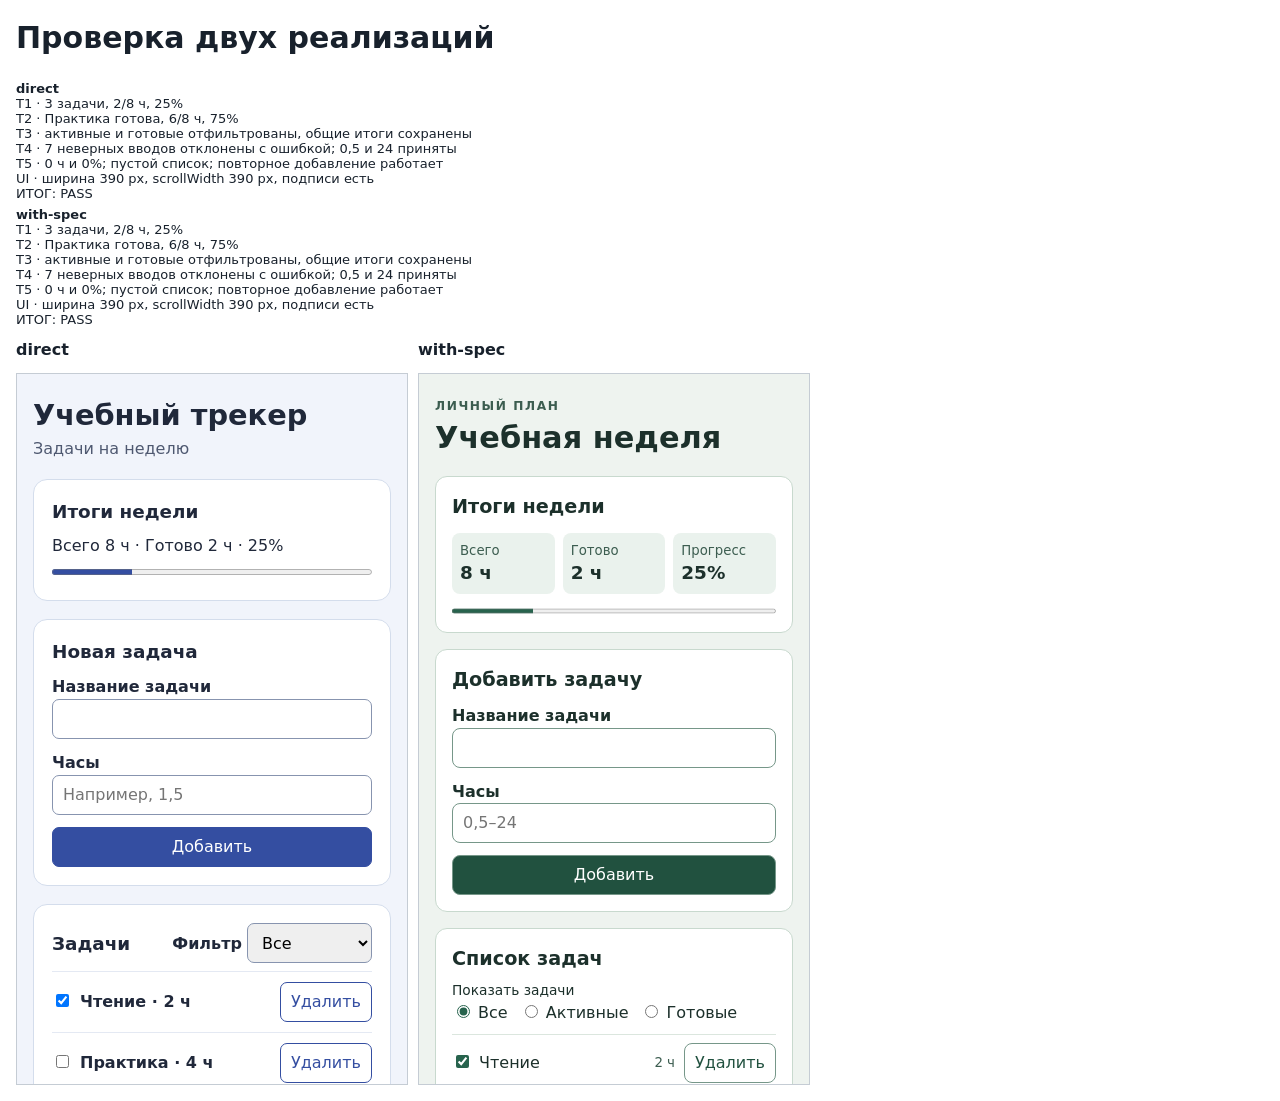
==== browser-check.html @ 75b4902d "Fix decimal inputs and record repeated acceptance checks" ====
<!doctype html>
<html lang="ru"><meta charset="utf-8"><title>ДЗ 1 — проверка интерфейса</title>
<style>body {font: 15px system-ui; margin: 16px; color: #18212c;} #results {display: grid; grid-template-columns: repeat(2, minmax(0, 390px)); gap: 0 12px; font-size: 13px;} #results div {grid-column: 1 / -1;} #results div:nth-child(8n + 1) {font-weight: 700; margin-top: 6px;} section {display: flex; flex-wrap: wrap; gap: 10px;} iframe {display: block; width: 390px; height: 710px; border: 1px solid #c5ccd4;} h2 {font-size: 1rem;}</style>
<h1>Проверка двух реализаций</h1><div id="results"></div>
<section><div><h2>direct</h2><iframe id="direct" title="direct"></iframe></div><div><h2>with-spec</h2><iframe id="with-spec" title="with-spec"></iframe></div></section>
<script>const pages = {"direct":"\u003c!doctype html>\n\u003chtml lang=\"ru\">\n\u003chead>\n  \u003cmeta charset=\"utf-8\">\n  \u003cmeta name=\"viewport\" content=\"width=device-width, initial-scale=1\">\n  \u003ctitle>Учебный трекер\u003c/title>\n  \u003cstyle>:root {\n  color-scheme: light;\n  font: 16px/1.5 system-ui, sans-serif;\n  color: #20283a;\n  background: #f1f4fb;\n}\n* { box-sizing: border-box; }\nbody { margin: 0; }\nmain { max-width: 730px; margin: 32px auto; padding: 0 16px; }\nh1, h2, p { margin: 0; }\nh1 { font-size: clamp(1.8rem, 5vw, 2.5rem); }\nh2 { font-size: 1.15rem; }\n.subtitle { color: #4e5870; }\n.panel { margin-top: 18px; padding: 18px; background: #fff; border: 1px solid #d4ddec; border-radius: 14px; }\n#stats { margin-top: 8px; }\nprogress { width: 100%; height: 12px; accent-color: #344ea1; }\n.fields { display: grid; grid-template-columns: 2fr 1fr auto; gap: 12px; margin-top: 10px; align-items: start; }\n.fields button { margin-top: 24px; }\nlabel { font-weight: 600; }\ninput, select, button { font: inherit; }\ninput:not([type=checkbox]), select, button { min-height: 40px; padding: 6px 10px; border: 1px solid #8794af; border-radius: 7px; }\ninput:not([type=checkbox]) { display: block; width: 100%; }\ninput[aria-invalid=true] { border-color: #a12230; }\nbutton { cursor: pointer; background: #344ea1; color: #fff; border-color: #344ea1; }\n.error { display: block; color: #a12230; font-size: 0.875rem; }\n.list-heading, li { display: flex; align-items: center; justify-content: space-between; gap: 10px; }\nul { margin: 8px 0 0; padding: 0; list-style: none; }\nli { padding: 10px 0; border-top: 1px solid #e4e9f3; }\nli label { display: flex; align-items: baseline; min-width: 0; gap: 8px; }\nli label span { overflow-wrap: anywhere; }\nli button { background: #fff; color: #344ea1; }\n#empty { color: #4e5870; }\n@media (max-width: 560px) {\n  main { margin-top: 20px; }\n  .fields { grid-template-columns: minmax(0, 1fr); }\n  .fields button { margin-top: 0; }\n}\n\u003c/style>\n  \n\u003c/head>\n\u003cbody>\n  \u003cmain>\n    \u003ch1>Учебный трекер\u003c/h1>\n    \u003cp class=\"subtitle\">Задачи на неделю\u003c/p>\n    \u003csection class=\"panel\" aria-labelledby=\"summary\">\n      \u003ch2 id=\"summary\">Итоги недели\u003c/h2>\n      \u003cp id=\"stats\" aria-live=\"polite\">\u003c/p>\n      \u003cprogress id=\"progress\" max=\"100\" value=\"0\" aria-label=\"Выполнение плана\">\u003c/progress>\n    \u003c/section>\n    \u003cform class=\"panel\" novalidate>\n      \u003ch2>Новая задача\u003c/h2>\n      \u003cdiv class=\"fields\">\n        \u003cdiv>\n          \u003clabel for=\"title\">Название задачи\u003c/label>\n          \u003cinput id=\"title\" name=\"title\" required aria-describedby=\"title-error\">\n          \u003cspan class=\"error\" id=\"title-error\" aria-live=\"polite\">\u003c/span>\n        \u003c/div>\n        \u003cdiv>\n          \u003clabel for=\"hours\">Часы\u003c/label>\n          \u003cinput id=\"hours\" name=\"hours\" inputmode=\"decimal\" placeholder=\"Например, 1,5\" required aria-describedby=\"hours-error\">\n          \u003cspan class=\"error\" id=\"hours-error\" aria-live=\"polite\">\u003c/span>\n        \u003c/div>\n        \u003cbutton type=\"submit\">Добавить\u003c/button>\n      \u003c/div>\n    \u003c/form>\n    \u003csection class=\"panel\" aria-labelledby=\"list-heading\">\n      \u003cdiv class=\"list-heading\">\n        \u003ch2 id=\"list-heading\">Задачи\u003c/h2>\n        \u003cdiv>\n          \u003clabel for=\"filter\">Фильтр\u003c/label>\n          \u003cselect id=\"filter\">\n            \u003coption value=\"all\">Все\u003c/option>\n            \u003coption value=\"active\">Активные\u003c/option>\n            \u003coption value=\"done\">Готовые\u003c/option>\n          \u003c/select>\n        \u003c/div>\n      \u003c/div>\n      \u003cul id=\"tasks\">\u003c/ul>\n      \u003cp id=\"empty\" hidden>Здесь пока нет задач.\u003c/p>\n    \u003c/section>\n  \u003c/main>\n\u003cscript>function initialTasks() {\n  return [\n    { id: 1, title: 'Чтение', hours: 2, done: true },\n    { id: 2, title: 'Практика', hours: 4, done: false },\n    { id: 3, title: 'Повторение', hours: 2, done: false },\n  ];\n}\n\nfunction validate(title, hours) {\n  const errors = {};\n  const input = hours.trim();\n  const value = Number(input.replace(',', '.'));\n  if (!title.trim()) errors.title = 'Введите название задачи.';\n  if (!/^(?:\\d+(?:[.,]\\d+)?|[.,]\\d+)$/.test(input) || value \u003c 0.5 || value > 24 || value % 0.5 !== 0) {\n    errors.hours = 'Введите число от 0,5 до 24 с шагом 0,5.';\n  }\n  return errors;\n}\n\nfunction addTask(tasks, title, hours) {\n  const errors = validate(title, hours);\n  if (errors.title || errors.hours) return tasks;\n  const id = Math.max(0, ...tasks.map(task => task.id)) + 1;\n  return [...tasks, { id, title: title.trim(), hours: Number(hours.trim().replace(',', '.')), done: false }];\n}\n\nfunction removeTask(tasks, id) {\n  return tasks.filter(task => task.id !== id);\n}\n\nfunction toggleTask(tasks, id) {\n  return tasks.map(task => task.id === id ? { ...task, done: !task.done } : task);\n}\n\nfunction filterTasks(tasks, mode) {\n  if (mode === 'active') return tasks.filter(task => !task.done);\n  if (mode === 'done') return tasks.filter(task => task.done);\n  return tasks;\n}\n\nfunction summarize(tasks) {\n  let total = 0;\n  let done = 0;\n  for (const task of tasks) {\n    total += task.hours;\n    if (task.done) done += task.hours;\n  }\n  return { total, done, percent: total ? Math.round(100 * done / total) : 0 };\n}\n\n\nconst form = document.querySelector('form');\nconst title = document.querySelector('#title');\nconst hours = document.querySelector('#hours');\nconst filter = document.querySelector('#filter');\nconst list = document.querySelector('#tasks');\nconst formatHours = new Intl.NumberFormat('ru-RU');\nlet tasks = initialTasks();\n\nfunction render() {\n  const stats = summarize(tasks);\n  document.querySelector('#stats').textContent =\n    `Всего ${formatHours.format(stats.total)} ч · Готово ${formatHours.format(stats.done)} ч · ${stats.percent}%`;\n  document.querySelector('#progress').value = stats.percent;\n\n  const visible = filterTasks(tasks, filter.value);\n  list.replaceChildren();\n  document.querySelector('#empty').hidden = visible.length > 0;\n  for (const task of visible) {\n    const row = document.createElement('li');\n    const label = document.createElement('label');\n    const checkbox = document.createElement('input');\n    checkbox.type = 'checkbox';\n    checkbox.checked = task.done;\n    checkbox.addEventListener('change', () => {\n      tasks = toggleTask(tasks, task.id);\n      render();\n    });\n    const name = document.createElement('span');\n    name.textContent = `${task.title} · ${formatHours.format(task.hours)} ч`;\n    label.append(checkbox, name);\n    const remove = document.createElement('button');\n    remove.type = 'button';\n    remove.textContent = 'Удалить';\n    remove.setAttribute('aria-label', `Удалить: ${task.title}`);\n    remove.addEventListener('click', () => {\n      tasks = removeTask(tasks, task.id);\n      render();\n    });\n    row.append(label, remove);\n    list.append(row);\n  }\n}\n\nform.addEventListener('submit', event => {\n  event.preventDefault();\n  const errors = validate(title.value, hours.value);\n  for (const input of [title, hours]) {\n    const error = errors[input.id];\n    input.setAttribute('aria-invalid', String(Boolean(error)));\n    document.querySelector(`#${input.id}-error`).textContent = error ?? '';\n  }\n  if (errors.title || errors.hours) {\n    (errors.title ? title : hours).focus();\n    return;\n  }\n  tasks = addTask(tasks, title.value, hours.value);\n  form.reset();\n  title.focus();\n  render();\n});\n\nfilter.addEventListener('change', render);\nrender();\n\u003c/script>\u003c/body>\n\u003c/html>\n","with-spec":"\u003c!doctype html>\n\u003chtml lang=\"ru\">\n\u003chead>\n  \u003cmeta charset=\"utf-8\">\n  \u003cmeta name=\"viewport\" content=\"width=device-width, initial-scale=1\">\n  \u003ctitle>Учебная неделя\u003c/title>\n  \u003cstyle>:root {\n  color-scheme: light;\n  color: #1c302b;\n  background: #eef3ef;\n  font: 16px/1.45 system-ui, sans-serif;\n}\n* { box-sizing: border-box; }\nbody { margin: 0; }\nmain { width: min(100%, 740px); margin-inline: auto; padding: 24px 16px 40px; }\nh1, h2, p { margin: 0; }\nh1 { font-size: clamp(1.9rem, 5vw, 2.7rem); }\nh2 { font-size: 1.2rem; }\n.eyebrow { color: #3c5d50; font-size: .76rem; letter-spacing: .13em; font-weight: 700; }\n.card { margin-top: 16px; padding: 16px; border: 1px solid #c8d9ce; border-radius: 12px; background: white; }\n.metrics { display: grid; grid-template-columns: repeat(3, minmax(0, 1fr)); gap: 8px; margin: 12px 0; }\n.metrics div { background: #eaf2ed; padding: 8px; border-radius: 8px; }\n.metrics dt { font-size: .83rem; color: #3c5d50; }\n.metrics dd { margin: 0; font-size: 1.15rem; font-weight: 700; overflow-wrap: anywhere; }\nprogress { display: block; width: 100%; height: 10px; accent-color: #27634d; }\nform { display: grid; grid-template-columns: minmax(0, 2fr) minmax(0, 1fr) auto; gap: 12px; align-items: start; margin-top: 10px; }\nform label { display: block; font-weight: 600; }\ninput, button { font: inherit; }\nform input, button { min-height: 40px; border: 1px solid #769789; border-radius: 8px; padding: 6px 10px; }\nform input { width: 100%; }\nform input[aria-invalid=true] { border-color: #a12632; }\nbutton { color: #21513f; background: white; cursor: pointer; }\n.submit { background: #21513f; color: white; margin-top: 23px; }\n.error { color: #a12632; font-size: .85rem; margin-top: 3px; }\n.error:empty { display: none; }\nfieldset { display: flex; flex-wrap: wrap; gap: 5px 12px; margin: 8px 0; border: 0; padding: 0; }\nlegend { font-size: .86rem; padding: 0; }\ninput[type=radio], input[type=checkbox] { accent-color: #27634d; }\nul { margin: 10px 0 0; padding: 0; list-style: none; }\nli { display: grid; grid-template-columns: minmax(0, 1fr) auto auto; align-items: center; gap: 9px; padding: 8px 0; border-top: 1px solid #dbe6de; }\n.task-label { display: flex; gap: 7px; align-items: baseline; }\n.task-label span { overflow-wrap: anywhere; }\nli small, #empty { color: #3c5d50; }\n@media (max-width: 520px) {\n  form { grid-template-columns: minmax(0, 1fr); }\n  .submit { margin-top: 0; }\n}\n\u003c/style>\n  \n\u003c/head>\n\u003cbody>\n  \u003cmain>\n    \u003cheader>\n      \u003cp class=\"eyebrow\">ЛИЧНЫЙ ПЛАН\u003c/p>\n      \u003ch1>Учебная неделя\u003c/h1>\n    \u003c/header>\n    \u003csection class=\"card\" aria-labelledby=\"metrics-heading\">\n      \u003ch2 id=\"metrics-heading\">Итоги недели\u003c/h2>\n      \u003cdl class=\"metrics\" aria-live=\"polite\">\n        \u003cdiv>\u003cdt>Всего\u003c/dt>\u003cdd id=\"total\">0 ч\u003c/dd>\u003c/div>\n        \u003cdiv>\u003cdt>Готово\u003c/dt>\u003cdd id=\"done\">0 ч\u003c/dd>\u003c/div>\n        \u003cdiv>\u003cdt>Прогресс\u003c/dt>\u003cdd id=\"percent\">0%\u003c/dd>\u003c/div>\n      \u003c/dl>\n      \u003cprogress id=\"progress\" max=\"100\" value=\"0\" aria-label=\"Прогресс по часам\">\u003c/progress>\n    \u003c/section>\n    \u003csection class=\"card\" aria-labelledby=\"add-heading\">\n      \u003ch2 id=\"add-heading\">Добавить задачу\u003c/h2>\n      \u003cform id=\"new-task\" novalidate>\n        \u003cdiv>\n          \u003clabel for=\"title\">Название задачи\u003c/label>\n          \u003cinput id=\"title\" name=\"title\" required aria-describedby=\"title-error\">\n          \u003cp id=\"title-error\" class=\"error\" aria-live=\"polite\">\u003c/p>\n        \u003c/div>\n        \u003cdiv>\n          \u003clabel for=\"hours\">Часы\u003c/label>\n          \u003cinput id=\"hours\" name=\"hours\" inputmode=\"decimal\" placeholder=\"0,5–24\" required aria-describedby=\"hours-error\">\n          \u003cp id=\"hours-error\" class=\"error\" aria-live=\"polite\">\u003c/p>\n        \u003c/div>\n        \u003cbutton class=\"submit\" type=\"submit\">Добавить\u003c/button>\n      \u003c/form>\n    \u003c/section>\n    \u003csection class=\"card\" aria-labelledby=\"tasks-heading\">\n      \u003ch2 id=\"tasks-heading\">Список задач\u003c/h2>\n      \u003cfieldset id=\"filters\">\n        \u003clegend>Показать задачи\u003c/legend>\n        \u003clabel>\u003cinput type=\"radio\" name=\"filter\" value=\"all\" checked> Все\u003c/label>\n        \u003clabel>\u003cinput type=\"radio\" name=\"filter\" value=\"active\"> Активные\u003c/label>\n        \u003clabel>\u003cinput type=\"radio\" name=\"filter\" value=\"done\"> Готовые\u003c/label>\n      \u003c/fieldset>\n      \u003cul id=\"tasks\">\u003c/ul>\n      \u003cp id=\"empty\" hidden>\u003c/p>\n    \u003c/section>\n  \u003c/main>\n  \u003ctemplate id=\"task-row\">\n    \u003cli>\n      \u003clabel class=\"task-label\">\u003cinput type=\"checkbox\">\u003cspan>\u003c/span>\u003c/label>\n      \u003csmall>\u003c/small>\n      \u003cbutton type=\"button\">Удалить\u003c/button>\n    \u003c/li>\n  \u003c/template>\n\u003cscript>const seed = [\n  { id: 'reading', title: 'Чтение', hours: 2, done: true },\n  { id: 'practice', title: 'Практика', hours: 4, done: false },\n  { id: 'review', title: 'Повторение', hours: 2, done: false },\n];\n\nfunction initialTasks() {\n  return seed.map(task => ({ ...task }));\n}\n\nfunction validate(title, hours) {\n  const errors = {};\n  const input = hours.trim();\n  const number = Number(input.replace(',', '.'));\n\n  if (title.trim().length === 0) errors.title = 'Напишите название задачи.';\n  if (!/^(?:\\d+(?:[.,]\\d+)?|[.,]\\d+)$/.test(input) || number \u003c 0.5 || number > 24 || !Number.isInteger(number * 2)) {\n    errors.hours = 'Укажите от 0,5 до 24 часов с шагом 0,5.';\n  }\n  return errors;\n}\n\nfunction addTask(tasks, title, hours) {\n  const errors = validate(title, hours);\n  if (errors.title || errors.hours) return tasks;\n  let next = tasks.length + 1;\n  const used = new Set(tasks.map(task => task.id));\n  while (used.has(`task-${next}`)) next += 1;\n  return tasks.concat({ id: `task-${next}`, title: title.trim(), hours: Number(hours.trim().replace(',', '.')), done: false });\n}\n\nfunction removeTask(tasks, id) {\n  return tasks.filter(task => task.id !== id);\n}\n\nfunction toggleTask(tasks, id) {\n  return tasks.map(task => {\n    if (task.id === id) return { ...task, done: !task.done };\n    return task;\n  });\n}\n\nfunction filterTasks(tasks, mode) {\n  if (mode === 'all') return tasks;\n  return tasks.filter(task => task.done === (mode === 'done'));\n}\n\nfunction summarize(tasks) {\n  const total = tasks.reduce((sum, task) => sum + task.hours, 0);\n  const done = tasks.reduce((sum, task) => sum + (task.done ? task.hours : 0), 0);\n  const percent = total === 0 ? 0 : Math.round(100 * done / total);\n  return { total, done, percent };\n}\n\n\nconst form = document.querySelector('#new-task');\nconst fields = [form.elements.title, form.elements.hours];\nconst filters = document.querySelector('#filters');\nconst list = document.querySelector('#tasks');\nconst template = document.querySelector('#task-row');\nconst empty = document.querySelector('#empty');\nconst hoursFormat = new Intl.NumberFormat('ru-RU');\n\nlet tasks = initialTasks();\nlet mode = 'all';\n\nfunction updateView() {\n  const { total, done, percent } = summarize(tasks);\n  document.querySelector('#total').textContent = `${hoursFormat.format(total)} ч`;\n  document.querySelector('#done').textContent = `${hoursFormat.format(done)} ч`;\n  document.querySelector('#percent').textContent = `${percent}%`;\n  document.querySelector('#progress').value = percent;\n\n  const visible = filterTasks(tasks, mode);\n  const rows = visible.map(task => {\n    const row = template.content.firstElementChild.cloneNode(true);\n    row.dataset.id = task.id;\n    row.querySelector('input').checked = task.done;\n    row.querySelector('span').textContent = task.title;\n    row.querySelector('small').textContent = `${hoursFormat.format(task.hours)} ч`;\n    row.querySelector('button').setAttribute('aria-label', `Удалить задачу «${task.title}»`);\n    return row;\n  });\n  list.replaceChildren(...rows);\n  empty.hidden = visible.length !== 0;\n  empty.textContent = tasks.length ? 'Под этим фильтром задач нет.' : 'Задач пока нет.';\n}\n\nform.addEventListener('submit', event => {\n  event.preventDefault();\n  const [title, hours] = fields.map(field => field.value);\n  const errors = validate(title, hours);\n  for (const field of fields) {\n    field.setAttribute('aria-invalid', String(field.name in errors));\n    document.getElementById(`${field.name}-error`).textContent = errors[field.name] ?? '';\n  }\n  const invalid = fields.find(field => field.name in errors);\n  if (invalid) {\n    invalid.focus();\n    return;\n  }\n  tasks = addTask(tasks, title, hours);\n  form.reset();\n  fields[0].focus();\n  updateView();\n});\n\nfilters.addEventListener('change', event => {\n  mode = event.target.value;\n  updateView();\n});\n\nlist.addEventListener('change', event => {\n  const row = event.target.closest('li');\n  tasks = toggleTask(tasks, row.dataset.id);\n  updateView();\n});\n\nlist.addEventListener('click', event => {\n  const button = event.target.closest('button');\n  if (!button) return;\n  tasks = removeTask(tasks, button.closest('li').dataset.id);\n  updateView();\n});\n\nupdateView();\n\u003c/script>\u003c/body>\n\u003c/html>\n"};

const results = document.querySelector('#results');
const say = line => {
  const output = document.createElement('div');
  output.textContent = line;
  results.append(output);
};
const assert = (condition, message) => { if (!condition) throw new Error(message); };
function pageIn(frame, version) {
  return new Promise(resolve => {
    frame.addEventListener('load', () => resolve(frame.contentDocument), { once: true });
    frame.srcdoc = pages[version];
  });
}
function inspect(doc, version) {
  const query = selector => doc.querySelector(selector);
  const rows = () => [...doc.querySelectorAll('#tasks li')];
  const setFilter = mode => {
    if (version === 'direct') {
      query('#filter').value = mode;
      query('#filter').dispatchEvent(new Event('change', { bubbles: true }));
    } else {
      query('input[name=filter][value=' + mode + ']').click();
    }
  };
  const metrics = () => version === 'direct'
    ? query('#stats').textContent.match(/[\d,]+/g).map(value => Number(value.replace(',', '.')))
    : ['#total', '#done', '#percent'].map(selector => Number(query(selector).textContent.match(/[\d,]+/)[0].replace(',', '.')));
  const expectMetrics = (total, done, percent) => {
    const actual = metrics();
    assert(actual.join() === [total, done, percent].join(), 'Метрики: ' + actual);
    assert(query('progress').value === percent, 'Индикатор прогресса');
  };
  const findRow = title => rows().find(row => row.querySelector('label').textContent.includes(title));
  assert(rows().length === 3 && findRow('Чтение').querySelector('input').checked, 'Исходные задачи');
  expectMetrics(8, 2, 25);
  say('T1 · 3 задачи, 2/8 ч, 25%');

  findRow('Практика').querySelector('input').click();
  expectMetrics(8, 6, 75);
  assert(findRow('Практика').querySelector('input').checked, 'Флажок Практики');
  say('T2 · Практика готова, 6/8 ч, 75%');
  findRow('Практика').querySelector('input').click();

  setFilter('active');
  assert(rows().length === 2 && findRow('Практика') && findRow('Повторение'), 'Активные');
  expectMetrics(8, 2, 25);
  setFilter('done');
  assert(rows().length === 1 && findRow('Чтение'), 'Готовые');
  expectMetrics(8, 2, 25);
  setFilter('all');
  say('T3 · активные и готовые отфильтрованы, общие итоги сохранены');

  const title = query('#title');
  const hours = query('#hours');
  const add = query('button[type=submit]');
  for (const [name, value, field] of [
    ['', '2', 'title'], ['   ', '2', 'title'], ['Тест', '', 'hours'],
    ['Тест', '-1', 'hours'], ['Тест', '0,25', 'hours'],
    ['Тест', '1,1', 'hours'], ['Тест', '24,5', 'hours'],
  ]) {
    title.value = name;
    hours.value = value;
    add.click();
    assert(rows().length === 3, 'Некорректная задача добавлена');
    const error = doc.getElementById(field + '-error');
    assert(error.textContent.length > 0 && error.getBoundingClientRect().height > 0, 'Сообщение об ошибке');
    assert(title.value === name && hours.value === value, 'Ввод потерян');
  }
  for (const [name, value, count] of [['Нижняя граница', '0,5', 4], ['Верхняя граница', '24', 5]]) {
    title.value = name;
    hours.value = value;
    add.click();
    assert(rows().length === count && findRow(name), 'Допустимое значение отклонено');
  }
  expectMetrics(32.5, 2, 6);
  say('T4 · 7 неверных вводов отклонены с ошибкой; 0,5 и 24 приняты');

  while (rows().length) {
    const before = rows().length;
    rows()[0].querySelector('button').click();
    assert(rows().length === before - 1, 'Удаление');
  }
  expectMetrics(0, 0, 0);
  assert(!query('#empty').hidden, 'Пустое состояние');
  title.value = 'Задача после очистки';
  hours.value = '1';
  add.click();
  assert(rows().length === 1, 'Повторное добавление');
  say('T5 · 0 ч и 0%; пустой список; повторное добавление работает');

  const width = doc.documentElement.clientWidth;
  const scroll = doc.documentElement.scrollWidth;
  assert(width === 390 && scroll === width, 'Ширина ' + width + ', прокрутка ' + scroll);
  assert(title.labels.length === 1 && hours.labels.length === 1 && add.textContent.trim(), 'Подписи');
  say('UI · ширина ' + width + ' px, scrollWidth ' + scroll + ' px, подписи есть');
}
(async () => {
  for (const version of ['direct', 'with-spec']) {
    say(version);
    const frame = document.getElementById(version);
    try {
      inspect(await pageIn(frame, version), version);
      say('ИТОГ: PASS');
    } catch (error) {
      say('ИТОГ: FAIL · ' + error.message);
    }
    await pageIn(frame, version);
  }
})();
</script></html>
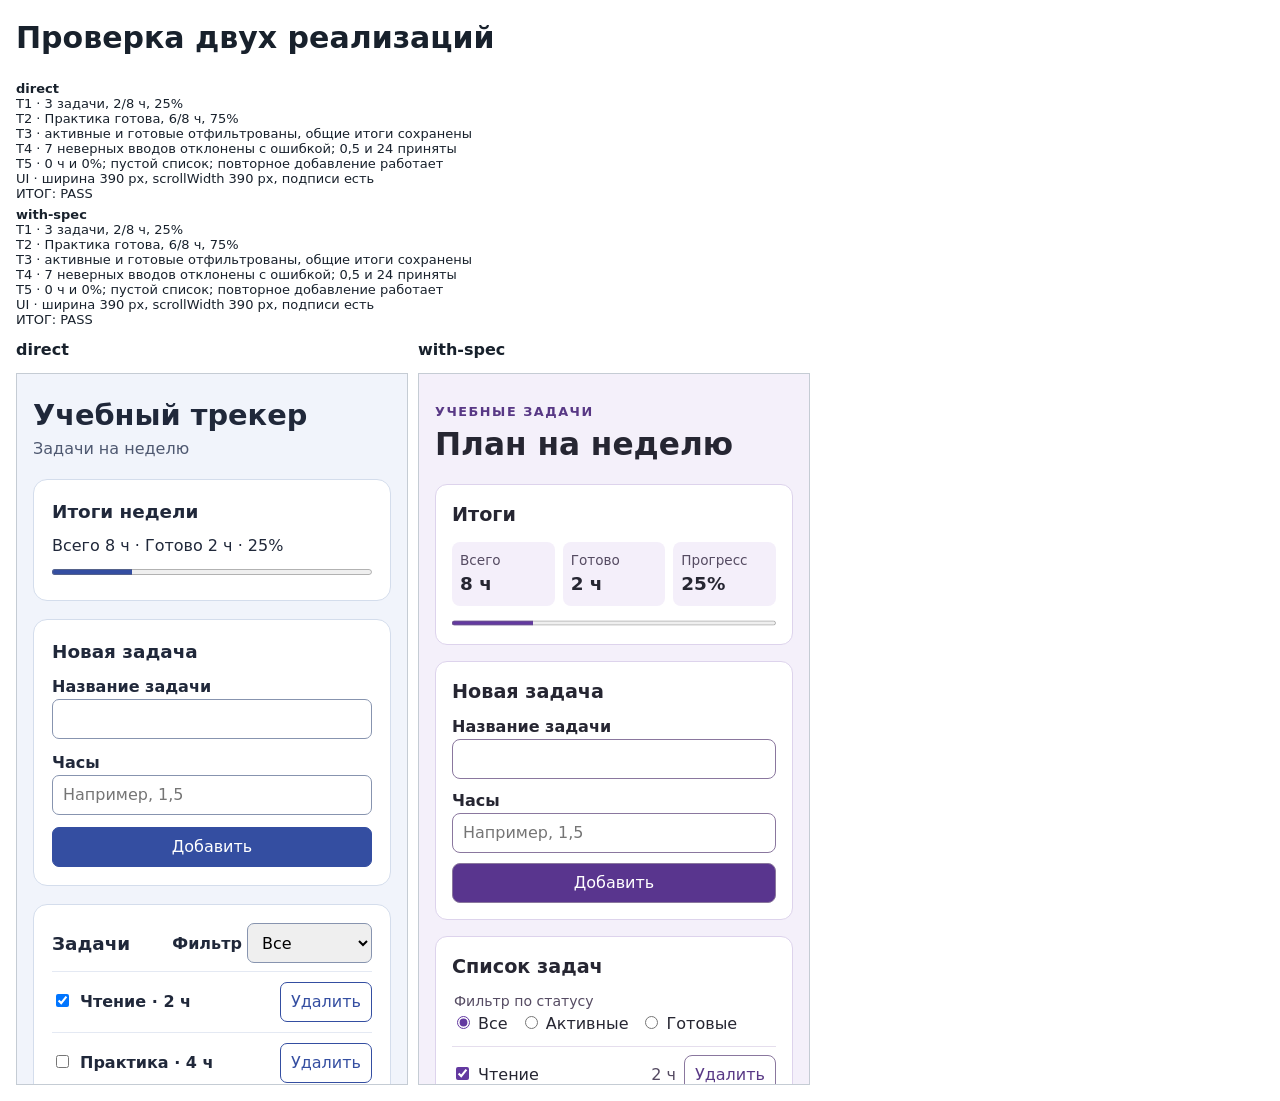
==== commit 3671efbc: "Integrate validated OpenSpec run and record browser evidence" ====
--- a/browser-check.html
+++ b/browser-check.html
@@ -3,7 +3,7 @@
 <style>body {font: 15px system-ui; margin: 16px; color: #18212c;} #results {display: grid; grid-template-columns: repeat(2, minmax(0, 390px)); gap: 0 12px; font-size: 13px;} #results div {grid-column: 1 / -1;} #results div:nth-child(8n + 1) {font-weight: 700; margin-top: 6px;} section {display: flex; flex-wrap: wrap; gap: 10px;} iframe {display: block; width: 390px; height: 710px; border: 1px solid #c5ccd4;} h2 {font-size: 1rem;}</style>
 <h1>Проверка двух реализаций</h1><div id="results"></div>
 <section><div><h2>direct</h2><iframe id="direct" title="direct"></iframe></div><div><h2>with-spec</h2><iframe id="with-spec" title="with-spec"></iframe></div></section>
-<script>const pages = {"direct":"\u003c!doctype html>\n\u003chtml lang=\"ru\">\n\u003chead>\n  \u003cmeta charset=\"utf-8\">\n  \u003cmeta name=\"viewport\" content=\"width=device-width, initial-scale=1\">\n  \u003ctitle>Учебный трекер\u003c/title>\n  \u003cstyle>:root {\n  color-scheme: light;\n  font: 16px/1.5 system-ui, sans-serif;\n  color: #20283a;\n  background: #f1f4fb;\n}\n* { box-sizing: border-box; }\nbody { margin: 0; }\nmain { max-width: 730px; margin: 32px auto; padding: 0 16px; }\nh1, h2, p { margin: 0; }\nh1 { font-size: clamp(1.8rem, 5vw, 2.5rem); }\nh2 { font-size: 1.15rem; }\n.subtitle { color: #4e5870; }\n.panel { margin-top: 18px; padding: 18px; background: #fff; border: 1px solid #d4ddec; border-radius: 14px; }\n#stats { margin-top: 8px; }\nprogress { width: 100%; height: 12px; accent-color: #344ea1; }\n.fields { display: grid; grid-template-columns: 2fr 1fr auto; gap: 12px; margin-top: 10px; align-items: start; }\n.fields button { margin-top: 24px; }\nlabel { font-weight: 600; }\ninput, select, button { font: inherit; }\ninput:not([type=checkbox]), select, button { min-height: 40px; padding: 6px 10px; border: 1px solid #8794af; border-radius: 7px; }\ninput:not([type=checkbox]) { display: block; width: 100%; }\ninput[aria-invalid=true] { border-color: #a12230; }\nbutton { cursor: pointer; background: #344ea1; color: #fff; border-color: #344ea1; }\n.error { display: block; color: #a12230; font-size: 0.875rem; }\n.list-heading, li { display: flex; align-items: center; justify-content: space-between; gap: 10px; }\nul { margin: 8px 0 0; padding: 0; list-style: none; }\nli { padding: 10px 0; border-top: 1px solid #e4e9f3; }\nli label { display: flex; align-items: baseline; min-width: 0; gap: 8px; }\nli label span { overflow-wrap: anywhere; }\nli button { background: #fff; color: #344ea1; }\n#empty { color: #4e5870; }\n@media (max-width: 560px) {\n  main { margin-top: 20px; }\n  .fields { grid-template-columns: minmax(0, 1fr); }\n  .fields button { margin-top: 0; }\n}\n\u003c/style>\n  \n\u003c/head>\n\u003cbody>\n  \u003cmain>\n    \u003ch1>Учебный трекер\u003c/h1>\n    \u003cp class=\"subtitle\">Задачи на неделю\u003c/p>\n    \u003csection class=\"panel\" aria-labelledby=\"summary\">\n      \u003ch2 id=\"summary\">Итоги недели\u003c/h2>\n      \u003cp id=\"stats\" aria-live=\"polite\">\u003c/p>\n      \u003cprogress id=\"progress\" max=\"100\" value=\"0\" aria-label=\"Выполнение плана\">\u003c/progress>\n    \u003c/section>\n    \u003cform class=\"panel\" novalidate>\n      \u003ch2>Новая задача\u003c/h2>\n      \u003cdiv class=\"fields\">\n        \u003cdiv>\n          \u003clabel for=\"title\">Название задачи\u003c/label>\n          \u003cinput id=\"title\" name=\"title\" required aria-describedby=\"title-error\">\n          \u003cspan class=\"error\" id=\"title-error\" aria-live=\"polite\">\u003c/span>\n        \u003c/div>\n        \u003cdiv>\n          \u003clabel for=\"hours\">Часы\u003c/label>\n          \u003cinput id=\"hours\" name=\"hours\" inputmode=\"decimal\" placeholder=\"Например, 1,5\" required aria-describedby=\"hours-error\">\n          \u003cspan class=\"error\" id=\"hours-error\" aria-live=\"polite\">\u003c/span>\n        \u003c/div>\n        \u003cbutton type=\"submit\">Добавить\u003c/button>\n      \u003c/div>\n    \u003c/form>\n    \u003csection class=\"panel\" aria-labelledby=\"list-heading\">\n      \u003cdiv class=\"list-heading\">\n        \u003ch2 id=\"list-heading\">Задачи\u003c/h2>\n        \u003cdiv>\n          \u003clabel for=\"filter\">Фильтр\u003c/label>\n          \u003cselect id=\"filter\">\n            \u003coption value=\"all\">Все\u003c/option>\n            \u003coption value=\"active\">Активные\u003c/option>\n            \u003coption value=\"done\">Готовые\u003c/option>\n          \u003c/select>\n        \u003c/div>\n      \u003c/div>\n      \u003cul id=\"tasks\">\u003c/ul>\n      \u003cp id=\"empty\" hidden>Здесь пока нет задач.\u003c/p>\n    \u003c/section>\n  \u003c/main>\n\u003cscript>function initialTasks() {\n  return [\n    { id: 1, title: 'Чтение', hours: 2, done: true },\n    { id: 2, title: 'Практика', hours: 4, done: false },\n    { id: 3, title: 'Повторение', hours: 2, done: false },\n  ];\n}\n\nfunction validate(title, hours) {\n  const errors = {};\n  const input = hours.trim();\n  const value = Number(input.replace(',', '.'));\n  if (!title.trim()) errors.title = 'Введите название задачи.';\n  if (!/^(?:\\d+(?:[.,]\\d+)?|[.,]\\d+)$/.test(input) || value \u003c 0.5 || value > 24 || value % 0.5 !== 0) {\n    errors.hours = 'Введите число от 0,5 до 24 с шагом 0,5.';\n  }\n  return errors;\n}\n\nfunction addTask(tasks, title, hours) {\n  const errors = validate(title, hours);\n  if (errors.title || errors.hours) return tasks;\n  const id = Math.max(0, ...tasks.map(task => task.id)) + 1;\n  return [...tasks, { id, title: title.trim(), hours: Number(hours.trim().replace(',', '.')), done: false }];\n}\n\nfunction removeTask(tasks, id) {\n  return tasks.filter(task => task.id !== id);\n}\n\nfunction toggleTask(tasks, id) {\n  return tasks.map(task => task.id === id ? { ...task, done: !task.done } : task);\n}\n\nfunction filterTasks(tasks, mode) {\n  if (mode === 'active') return tasks.filter(task => !task.done);\n  if (mode === 'done') return tasks.filter(task => task.done);\n  return tasks;\n}\n\nfunction summarize(tasks) {\n  let total = 0;\n  let done = 0;\n  for (const task of tasks) {\n    total += task.hours;\n    if (task.done) done += task.hours;\n  }\n  return { total, done, percent: total ? Math.round(100 * done / total) : 0 };\n}\n\n\nconst form = document.querySelector('form');\nconst title = document.querySelector('#title');\nconst hours = document.querySelector('#hours');\nconst filter = document.querySelector('#filter');\nconst list = document.querySelector('#tasks');\nconst formatHours = new Intl.NumberFormat('ru-RU');\nlet tasks = initialTasks();\n\nfunction render() {\n  const stats = summarize(tasks);\n  document.querySelector('#stats').textContent =\n    `Всего ${formatHours.format(stats.total)} ч · Готово ${formatHours.format(stats.done)} ч · ${stats.percent}%`;\n  document.querySelector('#progress').value = stats.percent;\n\n  const visible = filterTasks(tasks, filter.value);\n  list.replaceChildren();\n  document.querySelector('#empty').hidden = visible.length > 0;\n  for (const task of visible) {\n    const row = document.createElement('li');\n    const label = document.createElement('label');\n    const checkbox = document.createElement('input');\n    checkbox.type = 'checkbox';\n    checkbox.checked = task.done;\n    checkbox.addEventListener('change', () => {\n      tasks = toggleTask(tasks, task.id);\n      render();\n    });\n    const name = document.createElement('span');\n    name.textContent = `${task.title} · ${formatHours.format(task.hours)} ч`;\n    label.append(checkbox, name);\n    const remove = document.createElement('button');\n    remove.type = 'button';\n    remove.textContent = 'Удалить';\n    remove.setAttribute('aria-label', `Удалить: ${task.title}`);\n    remove.addEventListener('click', () => {\n      tasks = removeTask(tasks, task.id);\n      render();\n    });\n    row.append(label, remove);\n    list.append(row);\n  }\n}\n\nform.addEventListener('submit', event => {\n  event.preventDefault();\n  const errors = validate(title.value, hours.value);\n  for (const input of [title, hours]) {\n    const error = errors[input.id];\n    input.setAttribute('aria-invalid', String(Boolean(error)));\n    document.querySelector(`#${input.id}-error`).textContent = error ?? '';\n  }\n  if (errors.title || errors.hours) {\n    (errors.title ? title : hours).focus();\n    return;\n  }\n  tasks = addTask(tasks, title.value, hours.value);\n  form.reset();\n  title.focus();\n  render();\n});\n\nfilter.addEventListener('change', render);\nrender();\n\u003c/script>\u003c/body>\n\u003c/html>\n","with-spec":"\u003c!doctype html>\n\u003chtml lang=\"ru\">\n\u003chead>\n  \u003cmeta charset=\"utf-8\">\n  \u003cmeta name=\"viewport\" content=\"width=device-width, initial-scale=1\">\n  \u003ctitle>Учебная неделя\u003c/title>\n  \u003cstyle>:root {\n  color-scheme: light;\n  color: #1c302b;\n  background: #eef3ef;\n  font: 16px/1.45 system-ui, sans-serif;\n}\n* { box-sizing: border-box; }\nbody { margin: 0; }\nmain { width: min(100%, 740px); margin-inline: auto; padding: 24px 16px 40px; }\nh1, h2, p { margin: 0; }\nh1 { font-size: clamp(1.9rem, 5vw, 2.7rem); }\nh2 { font-size: 1.2rem; }\n.eyebrow { color: #3c5d50; font-size: .76rem; letter-spacing: .13em; font-weight: 700; }\n.card { margin-top: 16px; padding: 16px; border: 1px solid #c8d9ce; border-radius: 12px; background: white; }\n.metrics { display: grid; grid-template-columns: repeat(3, minmax(0, 1fr)); gap: 8px; margin: 12px 0; }\n.metrics div { background: #eaf2ed; padding: 8px; border-radius: 8px; }\n.metrics dt { font-size: .83rem; color: #3c5d50; }\n.metrics dd { margin: 0; font-size: 1.15rem; font-weight: 700; overflow-wrap: anywhere; }\nprogress { display: block; width: 100%; height: 10px; accent-color: #27634d; }\nform { display: grid; grid-template-columns: minmax(0, 2fr) minmax(0, 1fr) auto; gap: 12px; align-items: start; margin-top: 10px; }\nform label { display: block; font-weight: 600; }\ninput, button { font: inherit; }\nform input, button { min-height: 40px; border: 1px solid #769789; border-radius: 8px; padding: 6px 10px; }\nform input { width: 100%; }\nform input[aria-invalid=true] { border-color: #a12632; }\nbutton { color: #21513f; background: white; cursor: pointer; }\n.submit { background: #21513f; color: white; margin-top: 23px; }\n.error { color: #a12632; font-size: .85rem; margin-top: 3px; }\n.error:empty { display: none; }\nfieldset { display: flex; flex-wrap: wrap; gap: 5px 12px; margin: 8px 0; border: 0; padding: 0; }\nlegend { font-size: .86rem; padding: 0; }\ninput[type=radio], input[type=checkbox] { accent-color: #27634d; }\nul { margin: 10px 0 0; padding: 0; list-style: none; }\nli { display: grid; grid-template-columns: minmax(0, 1fr) auto auto; align-items: center; gap: 9px; padding: 8px 0; border-top: 1px solid #dbe6de; }\n.task-label { display: flex; gap: 7px; align-items: baseline; }\n.task-label span { overflow-wrap: anywhere; }\nli small, #empty { color: #3c5d50; }\n@media (max-width: 520px) {\n  form { grid-template-columns: minmax(0, 1fr); }\n  .submit { margin-top: 0; }\n}\n\u003c/style>\n  \n\u003c/head>\n\u003cbody>\n  \u003cmain>\n    \u003cheader>\n      \u003cp class=\"eyebrow\">ЛИЧНЫЙ ПЛАН\u003c/p>\n      \u003ch1>Учебная неделя\u003c/h1>\n    \u003c/header>\n    \u003csection class=\"card\" aria-labelledby=\"metrics-heading\">\n      \u003ch2 id=\"metrics-heading\">Итоги недели\u003c/h2>\n      \u003cdl class=\"metrics\" aria-live=\"polite\">\n        \u003cdiv>\u003cdt>Всего\u003c/dt>\u003cdd id=\"total\">0 ч\u003c/dd>\u003c/div>\n        \u003cdiv>\u003cdt>Готово\u003c/dt>\u003cdd id=\"done\">0 ч\u003c/dd>\u003c/div>\n        \u003cdiv>\u003cdt>Прогресс\u003c/dt>\u003cdd id=\"percent\">0%\u003c/dd>\u003c/div>\n      \u003c/dl>\n      \u003cprogress id=\"progress\" max=\"100\" value=\"0\" aria-label=\"Прогресс по часам\">\u003c/progress>\n    \u003c/section>\n    \u003csection class=\"card\" aria-labelledby=\"add-heading\">\n      \u003ch2 id=\"add-heading\">Добавить задачу\u003c/h2>\n      \u003cform id=\"new-task\" novalidate>\n        \u003cdiv>\n          \u003clabel for=\"title\">Название задачи\u003c/label>\n          \u003cinput id=\"title\" name=\"title\" required aria-describedby=\"title-error\">\n          \u003cp id=\"title-error\" class=\"error\" aria-live=\"polite\">\u003c/p>\n        \u003c/div>\n        \u003cdiv>\n          \u003clabel for=\"hours\">Часы\u003c/label>\n          \u003cinput id=\"hours\" name=\"hours\" inputmode=\"decimal\" placeholder=\"0,5–24\" required aria-describedby=\"hours-error\">\n          \u003cp id=\"hours-error\" class=\"error\" aria-live=\"polite\">\u003c/p>\n        \u003c/div>\n        \u003cbutton class=\"submit\" type=\"submit\">Добавить\u003c/button>\n      \u003c/form>\n    \u003c/section>\n    \u003csection class=\"card\" aria-labelledby=\"tasks-heading\">\n      \u003ch2 id=\"tasks-heading\">Список задач\u003c/h2>\n      \u003cfieldset id=\"filters\">\n        \u003clegend>Показать задачи\u003c/legend>\n        \u003clabel>\u003cinput type=\"radio\" name=\"filter\" value=\"all\" checked> Все\u003c/label>\n        \u003clabel>\u003cinput type=\"radio\" name=\"filter\" value=\"active\"> Активные\u003c/label>\n        \u003clabel>\u003cinput type=\"radio\" name=\"filter\" value=\"done\"> Готовые\u003c/label>\n      \u003c/fieldset>\n      \u003cul id=\"tasks\">\u003c/ul>\n      \u003cp id=\"empty\" hidden>\u003c/p>\n    \u003c/section>\n  \u003c/main>\n  \u003ctemplate id=\"task-row\">\n    \u003cli>\n      \u003clabel class=\"task-label\">\u003cinput type=\"checkbox\">\u003cspan>\u003c/span>\u003c/label>\n      \u003csmall>\u003c/small>\n      \u003cbutton type=\"button\">Удалить\u003c/button>\n    \u003c/li>\n  \u003c/template>\n\u003cscript>const seed = [\n  { id: 'reading', title: 'Чтение', hours: 2, done: true },\n  { id: 'practice', title: 'Практика', hours: 4, done: false },\n  { id: 'review', title: 'Повторение', hours: 2, done: false },\n];\n\nfunction initialTasks() {\n  return seed.map(task => ({ ...task }));\n}\n\nfunction validate(title, hours) {\n  const errors = {};\n  const input = hours.trim();\n  const number = Number(input.replace(',', '.'));\n\n  if (title.trim().length === 0) errors.title = 'Напишите название задачи.';\n  if (!/^(?:\\d+(?:[.,]\\d+)?|[.,]\\d+)$/.test(input) || number \u003c 0.5 || number > 24 || !Number.isInteger(number * 2)) {\n    errors.hours = 'Укажите от 0,5 до 24 часов с шагом 0,5.';\n  }\n  return errors;\n}\n\nfunction addTask(tasks, title, hours) {\n  const errors = validate(title, hours);\n  if (errors.title || errors.hours) return tasks;\n  let next = tasks.length + 1;\n  const used = new Set(tasks.map(task => task.id));\n  while (used.has(`task-${next}`)) next += 1;\n  return tasks.concat({ id: `task-${next}`, title: title.trim(), hours: Number(hours.trim().replace(',', '.')), done: false });\n}\n\nfunction removeTask(tasks, id) {\n  return tasks.filter(task => task.id !== id);\n}\n\nfunction toggleTask(tasks, id) {\n  return tasks.map(task => {\n    if (task.id === id) return { ...task, done: !task.done };\n    return task;\n  });\n}\n\nfunction filterTasks(tasks, mode) {\n  if (mode === 'all') return tasks;\n  return tasks.filter(task => task.done === (mode === 'done'));\n}\n\nfunction summarize(tasks) {\n  const total = tasks.reduce((sum, task) => sum + task.hours, 0);\n  const done = tasks.reduce((sum, task) => sum + (task.done ? task.hours : 0), 0);\n  const percent = total === 0 ? 0 : Math.round(100 * done / total);\n  return { total, done, percent };\n}\n\n\nconst form = document.querySelector('#new-task');\nconst fields = [form.elements.title, form.elements.hours];\nconst filters = document.querySelector('#filters');\nconst list = document.querySelector('#tasks');\nconst template = document.querySelector('#task-row');\nconst empty = document.querySelector('#empty');\nconst hoursFormat = new Intl.NumberFormat('ru-RU');\n\nlet tasks = initialTasks();\nlet mode = 'all';\n\nfunction updateView() {\n  const { total, done, percent } = summarize(tasks);\n  document.querySelector('#total').textContent = `${hoursFormat.format(total)} ч`;\n  document.querySelector('#done').textContent = `${hoursFormat.format(done)} ч`;\n  document.querySelector('#percent').textContent = `${percent}%`;\n  document.querySelector('#progress').value = percent;\n\n  const visible = filterTasks(tasks, mode);\n  const rows = visible.map(task => {\n    const row = template.content.firstElementChild.cloneNode(true);\n    row.dataset.id = task.id;\n    row.querySelector('input').checked = task.done;\n    row.querySelector('span').textContent = task.title;\n    row.querySelector('small').textContent = `${hoursFormat.format(task.hours)} ч`;\n    row.querySelector('button').setAttribute('aria-label', `Удалить задачу «${task.title}»`);\n    return row;\n  });\n  list.replaceChildren(...rows);\n  empty.hidden = visible.length !== 0;\n  empty.textContent = tasks.length ? 'Под этим фильтром задач нет.' : 'Задач пока нет.';\n}\n\nform.addEventListener('submit', event => {\n  event.preventDefault();\n  const [title, hours] = fields.map(field => field.value);\n  const errors = validate(title, hours);\n  for (const field of fields) {\n    field.setAttribute('aria-invalid', String(field.name in errors));\n    document.getElementById(`${field.name}-error`).textContent = errors[field.name] ?? '';\n  }\n  const invalid = fields.find(field => field.name in errors);\n  if (invalid) {\n    invalid.focus();\n    return;\n  }\n  tasks = addTask(tasks, title, hours);\n  form.reset();\n  fields[0].focus();\n  updateView();\n});\n\nfilters.addEventListener('change', event => {\n  mode = event.target.value;\n  updateView();\n});\n\nlist.addEventListener('change', event => {\n  const row = event.target.closest('li');\n  tasks = toggleTask(tasks, row.dataset.id);\n  updateView();\n});\n\nlist.addEventListener('click', event => {\n  const button = event.target.closest('button');\n  if (!button) return;\n  tasks = removeTask(tasks, button.closest('li').dataset.id);\n  updateView();\n});\n\nupdateView();\n\u003c/script>\u003c/body>\n\u003c/html>\n"};
+<script>const pages = {"direct":"\u003c!doctype html>\n\u003chtml lang=\"ru\">\n\u003chead>\n  \u003cmeta charset=\"utf-8\">\n  \u003cmeta name=\"viewport\" content=\"width=device-width, initial-scale=1\">\n  \u003ctitle>Учебный трекер\u003c/title>\n  \u003cstyle>:root {\n  color-scheme: light;\n  font: 16px/1.5 system-ui, sans-serif;\n  color: #20283a;\n  background: #f1f4fb;\n}\n* { box-sizing: border-box; }\nbody { margin: 0; }\nmain { max-width: 730px; margin: 32px auto; padding: 0 16px; }\nh1, h2, p { margin: 0; }\nh1 { font-size: clamp(1.8rem, 5vw, 2.5rem); }\nh2 { font-size: 1.15rem; }\n.subtitle { color: #4e5870; }\n.panel { margin-top: 18px; padding: 18px; background: #fff; border: 1px solid #d4ddec; border-radius: 14px; }\n#stats { margin-top: 8px; }\nprogress { width: 100%; height: 12px; accent-color: #344ea1; }\n.fields { display: grid; grid-template-columns: 2fr 1fr auto; gap: 12px; margin-top: 10px; align-items: start; }\n.fields button { margin-top: 24px; }\nlabel { font-weight: 600; }\ninput, select, button { font: inherit; }\ninput:not([type=checkbox]), select, button { min-height: 40px; padding: 6px 10px; border: 1px solid #8794af; border-radius: 7px; }\ninput:not([type=checkbox]) { display: block; width: 100%; }\ninput[aria-invalid=true] { border-color: #a12230; }\nbutton { cursor: pointer; background: #344ea1; color: #fff; border-color: #344ea1; }\n.error { display: block; color: #a12230; font-size: 0.875rem; }\n.list-heading, li { display: flex; align-items: center; justify-content: space-between; gap: 10px; }\nul { margin: 8px 0 0; padding: 0; list-style: none; }\nli { padding: 10px 0; border-top: 1px solid #e4e9f3; }\nli label { display: flex; align-items: baseline; min-width: 0; gap: 8px; }\nli label span { overflow-wrap: anywhere; }\nli button { background: #fff; color: #344ea1; }\n#empty { color: #4e5870; }\n@media (max-width: 560px) {\n  main { margin-top: 20px; }\n  .fields { grid-template-columns: minmax(0, 1fr); }\n  .fields button { margin-top: 0; }\n}\n\u003c/style>\n  \n\u003c/head>\n\u003cbody>\n  \u003cmain>\n    \u003ch1>Учебный трекер\u003c/h1>\n    \u003cp class=\"subtitle\">Задачи на неделю\u003c/p>\n    \u003csection class=\"panel\" aria-labelledby=\"summary\">\n      \u003ch2 id=\"summary\">Итоги недели\u003c/h2>\n      \u003cp id=\"stats\" aria-live=\"polite\">\u003c/p>\n      \u003cprogress id=\"progress\" max=\"100\" value=\"0\" aria-label=\"Выполнение плана\">\u003c/progress>\n    \u003c/section>\n    \u003cform class=\"panel\" novalidate>\n      \u003ch2>Новая задача\u003c/h2>\n      \u003cdiv class=\"fields\">\n        \u003cdiv>\n          \u003clabel for=\"title\">Название задачи\u003c/label>\n          \u003cinput id=\"title\" name=\"title\" required aria-describedby=\"title-error\">\n          \u003cspan class=\"error\" id=\"title-error\" aria-live=\"polite\">\u003c/span>\n        \u003c/div>\n        \u003cdiv>\n          \u003clabel for=\"hours\">Часы\u003c/label>\n          \u003cinput id=\"hours\" name=\"hours\" inputmode=\"decimal\" placeholder=\"Например, 1,5\" required aria-describedby=\"hours-error\">\n          \u003cspan class=\"error\" id=\"hours-error\" aria-live=\"polite\">\u003c/span>\n        \u003c/div>\n        \u003cbutton type=\"submit\">Добавить\u003c/button>\n      \u003c/div>\n    \u003c/form>\n    \u003csection class=\"panel\" aria-labelledby=\"list-heading\">\n      \u003cdiv class=\"list-heading\">\n        \u003ch2 id=\"list-heading\">Задачи\u003c/h2>\n        \u003cdiv>\n          \u003clabel for=\"filter\">Фильтр\u003c/label>\n          \u003cselect id=\"filter\">\n            \u003coption value=\"all\">Все\u003c/option>\n            \u003coption value=\"active\">Активные\u003c/option>\n            \u003coption value=\"done\">Готовые\u003c/option>\n          \u003c/select>\n        \u003c/div>\n      \u003c/div>\n      \u003cul id=\"tasks\">\u003c/ul>\n      \u003cp id=\"empty\" hidden>Здесь пока нет задач.\u003c/p>\n    \u003c/section>\n  \u003c/main>\n\u003cscript>function initialTasks() {\n  return [\n    { id: 1, title: 'Чтение', hours: 2, done: true },\n    { id: 2, title: 'Практика', hours: 4, done: false },\n    { id: 3, title: 'Повторение', hours: 2, done: false },\n  ];\n}\n\nfunction validate(title, hours) {\n  const errors = {};\n  const input = hours.trim();\n  const value = Number(input.replace(',', '.'));\n  if (!title.trim()) errors.title = 'Введите название задачи.';\n  if (!/^(?:\\d+(?:[.,]\\d+)?|[.,]\\d+)$/.test(input) || value \u003c 0.5 || value > 24 || value % 0.5 !== 0) {\n    errors.hours = 'Введите число от 0,5 до 24 с шагом 0,5.';\n  }\n  return errors;\n}\n\nfunction addTask(tasks, title, hours) {\n  const errors = validate(title, hours);\n  if (errors.title || errors.hours) return tasks;\n  const id = Math.max(0, ...tasks.map(task => task.id)) + 1;\n  return [...tasks, { id, title: title.trim(), hours: Number(hours.trim().replace(',', '.')), done: false }];\n}\n\nfunction removeTask(tasks, id) {\n  return tasks.filter(task => task.id !== id);\n}\n\nfunction toggleTask(tasks, id) {\n  return tasks.map(task => task.id === id ? { ...task, done: !task.done } : task);\n}\n\nfunction filterTasks(tasks, mode) {\n  if (mode === 'active') return tasks.filter(task => !task.done);\n  if (mode === 'done') return tasks.filter(task => task.done);\n  return tasks;\n}\n\nfunction summarize(tasks) {\n  let total = 0;\n  let done = 0;\n  for (const task of tasks) {\n    total += task.hours;\n    if (task.done) done += task.hours;\n  }\n  return { total, done, percent: total ? Math.round(100 * done / total) : 0 };\n}\n\n\nconst form = document.querySelector('form');\nconst title = document.querySelector('#title');\nconst hours = document.querySelector('#hours');\nconst filter = document.querySelector('#filter');\nconst list = document.querySelector('#tasks');\nconst formatHours = new Intl.NumberFormat('ru-RU');\nlet tasks = initialTasks();\n\nfunction render() {\n  const stats = summarize(tasks);\n  document.querySelector('#stats').textContent =\n    `Всего ${formatHours.format(stats.total)} ч · Готово ${formatHours.format(stats.done)} ч · ${stats.percent}%`;\n  document.querySelector('#progress').value = stats.percent;\n\n  const visible = filterTasks(tasks, filter.value);\n  list.replaceChildren();\n  document.querySelector('#empty').hidden = visible.length > 0;\n  for (const task of visible) {\n    const row = document.createElement('li');\n    const label = document.createElement('label');\n    const checkbox = document.createElement('input');\n    checkbox.type = 'checkbox';\n    checkbox.checked = task.done;\n    checkbox.addEventListener('change', () => {\n      tasks = toggleTask(tasks, task.id);\n      render();\n    });\n    const name = document.createElement('span');\n    name.textContent = `${task.title} · ${formatHours.format(task.hours)} ч`;\n    label.append(checkbox, name);\n    const remove = document.createElement('button');\n    remove.type = 'button';\n    remove.textContent = 'Удалить';\n    remove.setAttribute('aria-label', `Удалить: ${task.title}`);\n    remove.addEventListener('click', () => {\n      tasks = removeTask(tasks, task.id);\n      render();\n    });\n    row.append(label, remove);\n    list.append(row);\n  }\n}\n\nform.addEventListener('submit', event => {\n  event.preventDefault();\n  const errors = validate(title.value, hours.value);\n  for (const input of [title, hours]) {\n    const error = errors[input.id];\n    input.setAttribute('aria-invalid', String(Boolean(error)));\n    document.querySelector(`#${input.id}-error`).textContent = error ?? '';\n  }\n  if (errors.title || errors.hours) {\n    (errors.title ? title : hours).focus();\n    return;\n  }\n  tasks = addTask(tasks, title.value, hours.value);\n  form.reset();\n  title.focus();\n  render();\n});\n\nfilter.addEventListener('change', render);\nrender();\n\u003c/script>\u003c/body>\n\u003c/html>\n","with-spec":"\u003c!doctype html>\n\u003chtml lang=\"ru\">\n\u003chead>\n  \u003cmeta charset=\"utf-8\">\n  \u003cmeta name=\"viewport\" content=\"width=device-width, initial-scale=1\">\n  \u003ctitle>План на неделю\u003c/title>\n  \u003cstyle>:root {\n  font: 16px/1.5 system-ui, sans-serif;\n  color-scheme: light;\n  color: #262632;\n  background: #f4f0fa;\n  accent-color: #6339a0;\n}\n* { box-sizing: border-box; }\nbody { margin: 0; }\nmain { max-width: 700px; margin: 0 auto; padding: 28px 16px 36px; }\nh1, h2, p { margin: 0; }\nh1 { font-size: clamp(1.95rem, 6vw, 2.75rem); }\nh2 { font-size: 1.2rem; }\n.eyebrow { color: #583885; font-size: .8rem; font-weight: 700; letter-spacing: .12em; }\nsection { margin-top: 16px; padding: 16px; background: #fff; border: 1px solid #ddd3ec; border-radius: 12px; }\n.totals { display: grid; grid-template-columns: repeat(3, minmax(0, 1fr)); gap: 8px; margin: 12px 0; }\n.totals div { padding: 8px; background: #f4effa; border-radius: 8px; }\ndt, .task-hours, #empty { color: #554b62; }\ndt { font-size: .85rem; }\ndd { margin: 0; font-size: 1.15rem; font-weight: 700; overflow-wrap: anywhere; }\nprogress { display: block; width: 100%; height: 10px; }\nform { display: grid; grid-template-columns: minmax(0, 2fr) minmax(0, 1fr) auto; gap: 10px; align-items: start; margin-top: 8px; }\nform label { display: block; font-weight: 600; }\ninput, button { font: inherit; }\nform input, button { min-height: 40px; border: 1px solid #8a779e; border-radius: 8px; padding: 6px 10px; }\nform input { width: 100%; }\ninput[aria-invalid=true] { border-color: #a22238; }\nbutton { color: #583885; background: #fff; cursor: pointer; }\n.submit { margin-top: 24px; background: #59358e; color: #fff; }\n.error { margin-top: 3px; color: #a22238; font-size: .875rem; }\n.error:empty { display: none; }\nfieldset { display: flex; flex-wrap: wrap; gap: 4px 12px; margin: 10px 0; padding: 0; border: 0; }\nlegend { color: #554b62; font-size: .88rem; }\nul { margin: 0; padding: 0; list-style: none; }\nli { display: grid; grid-template-columns: minmax(0, 1fr) auto auto; align-items: center; gap: 8px; padding: 8px 0; border-top: 1px solid #e5deed; }\nli label { display: flex; align-items: baseline; gap: 6px; }\nli label span { overflow-wrap: anywhere; }\n@media (max-width: 520px) {\n  form { grid-template-columns: minmax(0, 1fr); }\n  .submit { margin-top: 0; }\n}\n\u003c/style>\n  \n\u003c/head>\n\u003cbody>\n  \u003cmain>\n    \u003cheader>\n      \u003cp class=\"eyebrow\">УЧЕБНЫЕ ЗАДАЧИ\u003c/p>\n      \u003ch1>План на неделю\u003c/h1>\n    \u003c/header>\n    \u003csection aria-labelledby=\"week\">\n      \u003ch2 id=\"week\">Итоги\u003c/h2>\n      \u003cdl class=\"totals\" aria-live=\"polite\">\n        \u003cdiv>\u003cdt>Всего\u003c/dt>\u003cdd id=\"total\">0 ч\u003c/dd>\u003c/div>\n        \u003cdiv>\u003cdt>Готово\u003c/dt>\u003cdd id=\"done\">0 ч\u003c/dd>\u003c/div>\n        \u003cdiv>\u003cdt>Прогресс\u003c/dt>\u003cdd id=\"percent\">0%\u003c/dd>\u003c/div>\n      \u003c/dl>\n      \u003cprogress id=\"progress\" max=\"100\" value=\"0\" aria-label=\"Выполнение по часам\">\u003c/progress>\n    \u003c/section>\n    \u003csection aria-labelledby=\"new-heading\">\n      \u003ch2 id=\"new-heading\">Новая задача\u003c/h2>\n      \u003cform novalidate>\n        \u003cdiv>\n          \u003clabel for=\"title\">Название задачи\u003c/label>\n          \u003cinput id=\"title\" name=\"title\" required aria-describedby=\"title-error\">\n          \u003cp class=\"error\" id=\"title-error\" aria-live=\"polite\">\u003c/p>\n        \u003c/div>\n        \u003cdiv>\n          \u003clabel for=\"hours\">Часы\u003c/label>\n          \u003cinput id=\"hours\" name=\"hours\" inputmode=\"decimal\" placeholder=\"Например, 1,5\" required aria-describedby=\"hours-error\">\n          \u003cp class=\"error\" id=\"hours-error\" aria-live=\"polite\">\u003c/p>\n        \u003c/div>\n        \u003cbutton class=\"submit\" type=\"submit\">Добавить\u003c/button>\n      \u003c/form>\n    \u003c/section>\n    \u003csection aria-labelledby=\"list-heading\">\n      \u003ch2 id=\"list-heading\">Список задач\u003c/h2>\n      \u003cfieldset id=\"filters\">\n        \u003clegend>Фильтр по статусу\u003c/legend>\n        \u003clabel>\u003cinput type=\"radio\" name=\"filter\" value=\"all\" checked> Все\u003c/label>\n        \u003clabel>\u003cinput type=\"radio\" name=\"filter\" value=\"active\"> Активные\u003c/label>\n        \u003clabel>\u003cinput type=\"radio\" name=\"filter\" value=\"done\"> Готовые\u003c/label>\n      \u003c/fieldset>\n      \u003cul id=\"tasks\">\u003c/ul>\n      \u003cp id=\"empty\" hidden>\u003c/p>\n    \u003c/section>\n  \u003c/main>\n  \u003ctemplate id=\"row\">\n    \u003cli>\n      \u003clabel>\u003cinput type=\"checkbox\">\u003cspan>\u003c/span>\u003c/label>\n      \u003cspan class=\"task-hours\">\u003c/span>\n      \u003cbutton type=\"button\">Удалить\u003c/button>\n    \u003c/li>\n  \u003c/template>\n\u003cscript>function initialTasks() {\n  return [\n    { id: 1, title: 'Чтение', hours: 2, done: true },\n    { id: 2, title: 'Практика', hours: 4, done: false },\n    { id: 3, title: 'Повторение', hours: 2, done: false },\n  ];\n}\n\nfunction validate(title, hours) {\n  const errors = {};\n  const input = hours.trim();\n  const amount = Number(input.replace(',', '.'));\n\n  if (title.trim() === '') {\n    errors.title = 'Введите название задачи.';\n  }\n  if (!/^(?:\\d+(?:[.,]\\d+)?|[.,]\\d+)$/.test(input) ||\n      amount \u003c 0.5 || amount > 24 || !Number.isInteger(amount * 2)) {\n    errors.hours = 'Введите от 0,5 до 24 часов с шагом 0,5.';\n  }\n  return errors;\n}\n\nfunction addTask(tasks, title, hours) {\n  const errors = validate(title, hours);\n  if (errors.title || errors.hours) return tasks;\n\n  const id = tasks.reduce((last, task) => Math.max(last, task.id), 0) + 1;\n  return [...tasks, { id, title: title.trim(), hours: Number(hours.trim().replace(',', '.')), done: false }];\n}\n\nfunction removeTask(tasks, id) {\n  return tasks.filter(task => task.id !== id);\n}\n\nfunction toggleTask(tasks, id) {\n  return tasks.map(task => {\n    if (task.id === id) return { ...task, done: !task.done };\n    return task;\n  });\n}\n\nfunction filterTasks(tasks, mode) {\n  if (mode === 'active') return tasks.filter(task => !task.done);\n  if (mode === 'done') return tasks.filter(task => task.done);\n  return tasks;\n}\n\nfunction summarize(tasks) {\n  let total = 0;\n  let done = 0;\n  for (const task of tasks) {\n    total += task.hours;\n    if (task.done) done += task.hours;\n  }\n  return { total, done, percent: total === 0 ? 0 : Math.round(100 * done / total) };\n}\n\n\nconst form = document.querySelector('form');\nconst titleField = form.elements.title;\nconst hoursField = form.elements.hours;\nconst list = document.querySelector('#tasks');\nconst rowTemplate = document.querySelector('#row');\nconst filters = document.querySelector('#filters');\nconst number = new Intl.NumberFormat('ru-RU');\n\nlet tasks = initialTasks();\n\nfunction render() {\n  const totals = summarize(tasks);\n  document.querySelector('#total').textContent = `${number.format(totals.total)} ч`;\n  document.querySelector('#done').textContent = `${number.format(totals.done)} ч`;\n  document.querySelector('#percent').textContent = `${totals.percent}%`;\n  document.querySelector('#progress').value = totals.percent;\n\n  const visible = filterTasks(tasks, filters.querySelector(':checked').value);\n  list.replaceChildren();\n  for (const task of visible) {\n    const row = rowTemplate.content.firstElementChild.cloneNode(true);\n    row.dataset.id = task.id;\n    row.querySelector('input').checked = task.done;\n    row.querySelector('label span').textContent = task.title;\n    row.querySelector('.task-hours').textContent = `${number.format(task.hours)} ч`;\n    row.querySelector('button').setAttribute('aria-label', `Удалить: ${task.title}`);\n    list.append(row);\n  }\n\n  const empty = document.querySelector('#empty');\n  empty.hidden = visible.length !== 0;\n  empty.textContent = tasks.length ? 'В этой группе задач нет.' : 'Задач пока нет.';\n}\n\nform.addEventListener('submit', event => {\n  event.preventDefault();\n  const errors = validate(titleField.value, hoursField.value);\n  for (const field of [titleField, hoursField]) {\n    const message = errors[field.name] ?? '';\n    field.setAttribute('aria-invalid', String(Boolean(message)));\n    document.getElementById(`${field.id}-error`).textContent = message;\n  }\n  if (errors.title || errors.hours) {\n    (errors.title ? titleField : hoursField).focus();\n    return;\n  }\n\n  tasks = addTask(tasks, titleField.value, hoursField.value);\n  form.reset();\n  titleField.focus();\n  render();\n});\n\nfilters.addEventListener('change', render);\nlist.addEventListener('change', event => {\n  tasks = toggleTask(tasks, Number(event.target.closest('li').dataset.id));\n  render();\n});\nlist.addEventListener('click', event => {\n  const button = event.target.closest('button');\n  if (!button) return;\n  tasks = removeTask(tasks, Number(button.closest('li').dataset.id));\n  render();\n});\nrender();\n\u003c/script>\u003c/body>\n\u003c/html>\n"};
 
 const results = document.querySelector('#results');
 const say = line => {
